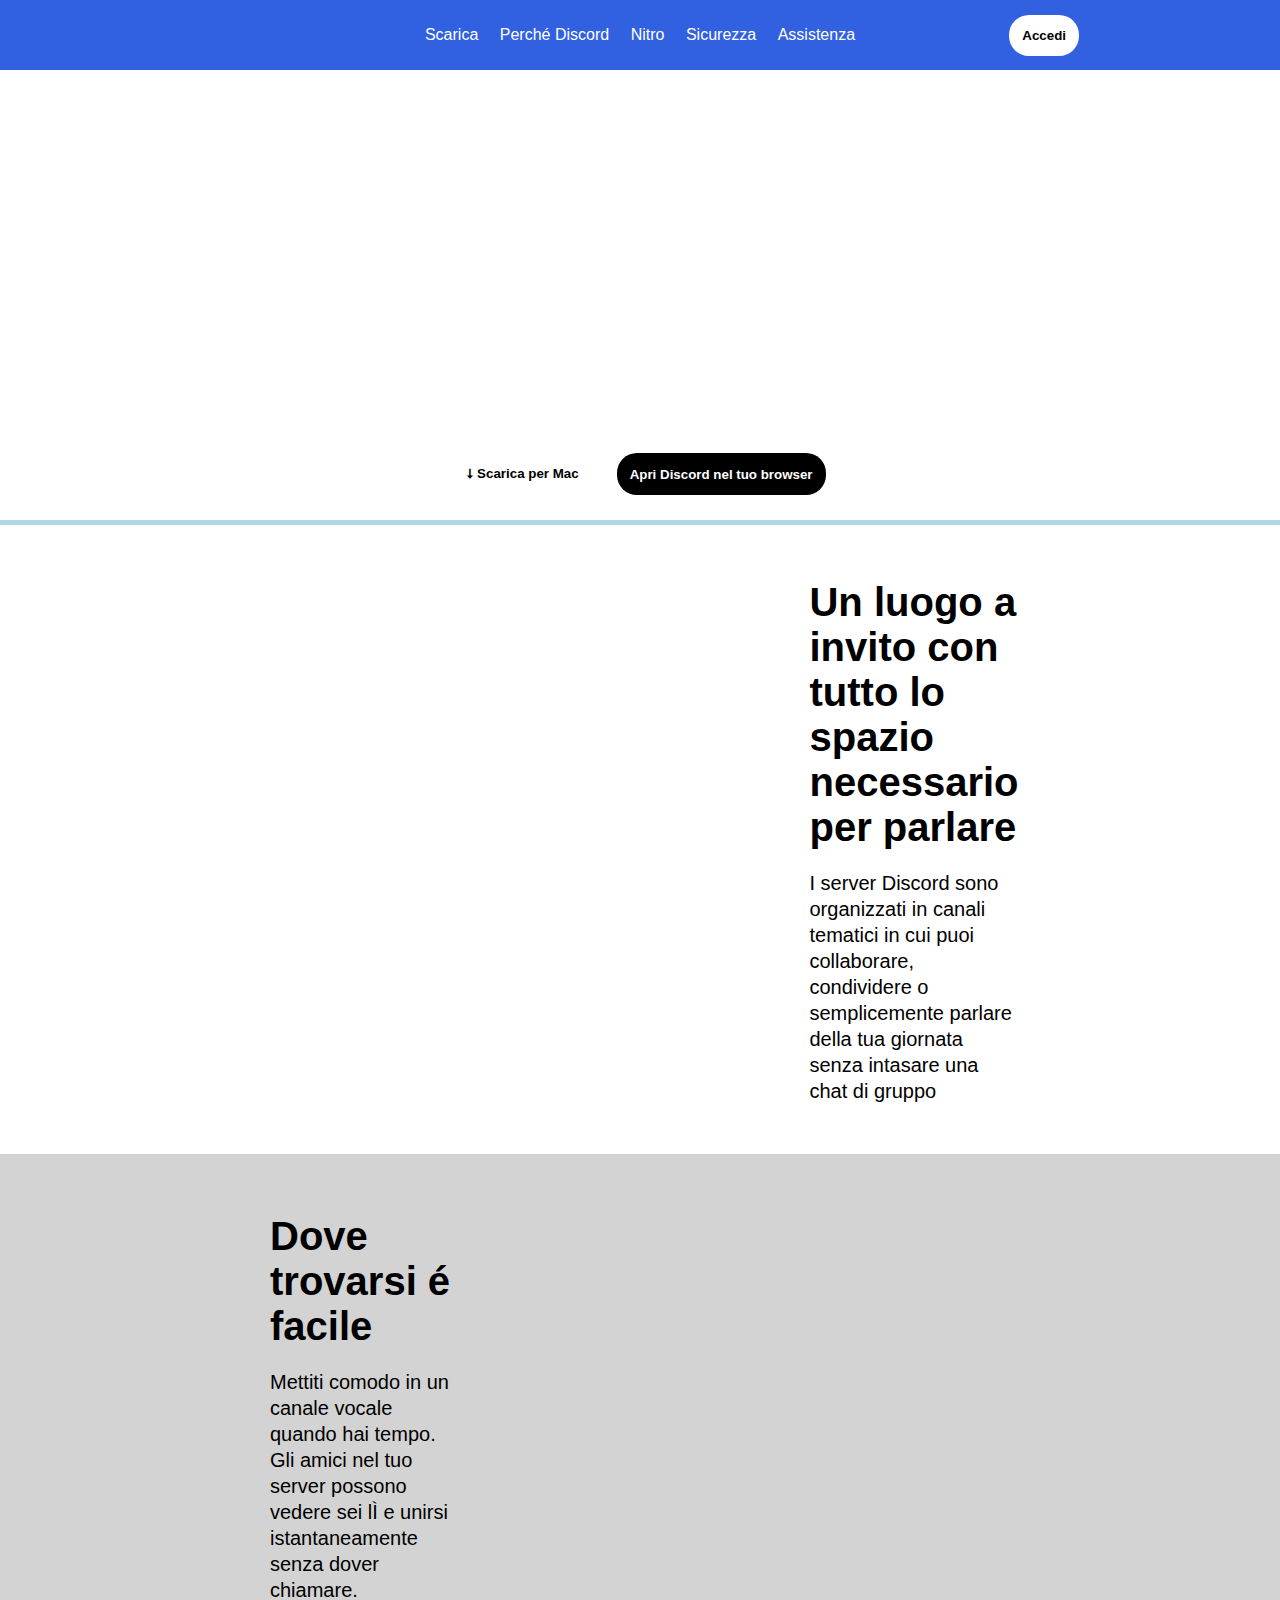
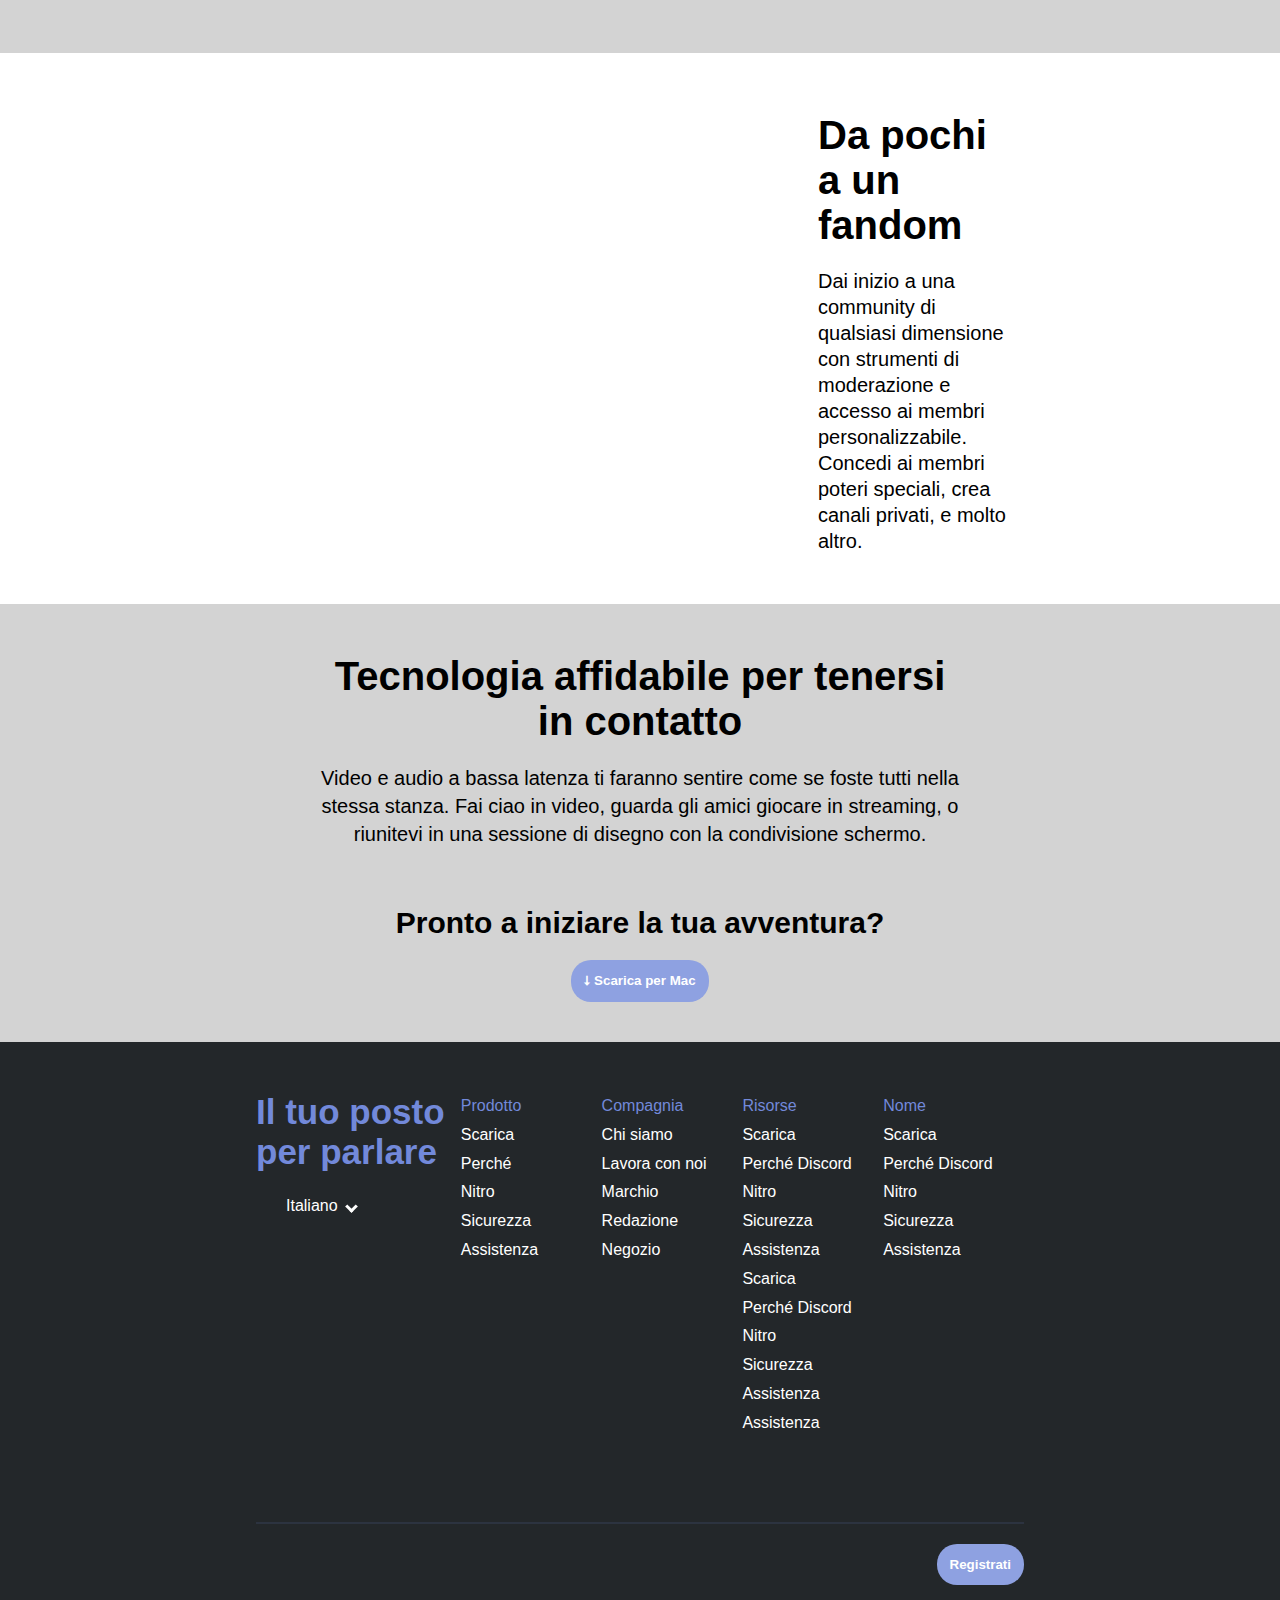
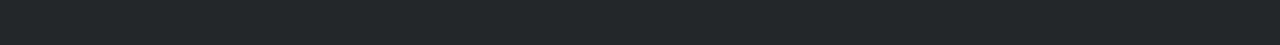
==== Bonus/index.html @ e905573d "Bonus start" ====
<!DOCTYPE html>
<html lang="en">
<head>
    <meta charset="UTF-8">
    <meta name="viewport" content="width=device-width, initial-scale=1.0">
    <!-- Font Awesome -->
    <link rel="stylesheet" href="https://cdnjs.cloudflare.com/ajax/libs/font-awesome/6.4.2/css/all.min.css" integrity="sha512-z3gLpd7yknf1YoNbCzqRKc4qyor8gaKU1qmn+CShxbuBusANI9QpRohGBreCFkKxLhei6S9CQXFEbbKuqLg0DA==" crossorigin="anonymous" referrerpolicy="no-referrer" />
    <link href="https://fonts.cdnfonts.com/css/whitney-2" rel="stylesheet">
    <link rel="stylesheet" href="stylesheet.css">
    <title>Discord Home</title>
</head>

<body>
    
    <!-- Sezione Header contenente il logo con i link e login -->
    <header>
        <div class="contenitore_header">
            <nav>
                <div class="logo"><a href="#"></a>
                <img src="img/logo.svg" alt=""></div>
                <div class="links">
                    <a href="#" target="_blank">Scarica</a>
                    <a href="#" target="_blank">Perch&eacute; Discord</a>
                    <a href="#" target="_blank">Nitro</a>
                    <a href="#" target="_blank">Sicurezza</a>
                    <a href="#" target="_blank">Assistenza</a>
                </div>
                <div class="login"><a href="#" target="_blank"><button class="bottone_bianco">Accedi</button></a</div>
            </nav>
        </div>
    </header>    

    <main>
        <!-- Prima sezione -->
        <section class="contenitore_first_section">
            <div class="first_section">
                <h1>Il tuo posto per parlare</h1>
                <p>Che tu faccia parte di un club scolastico, gruppo di gamer, comunità artistica mondiale, o semplicemente di un piccolo gruppo di amici che vuole passare il tempo assieme, Discord rende più facile chiacchiere ogni giorni e ritrovarsi più spesso.</p>
                
                <div class="bottoni_header">
                    <button class="bottone_bianco">&#11107; Scarica per Mac</button>
                    <button class="bottone_nero">Apri Discord nel tuo browser</button>
                </div>
            </div>
        </section>

        <!-- Seconda sezione -->
        <section class="contenitore">
            <div class="section_img">
                <img src="img/item1.svg" alt="">
            </div>
            <div class="section_txt">
                <h1 class="black_title">Un luogo a invito con tutto lo spazio necessario per parlare</h1>
                <p class="black_text">I server Discord sono organizzati in canali tematici in cui puoi collaborare, condividere o semplicemente parlare della tua giornata senza intasare una chat di gruppo</p>
            </div>
        </section>

        <!-- Terza sezione -->
        <section class="contenitore grigio">
            <div class="section_img">
                <img src="img/item2.svg" alt="">
            </div>
            <div class="section_txt">
                <h1 class="black_title">Dove trovarsi &eacute; facile</h1>
                <p class="black_text">Mettiti comodo in un canale vocale quando hai tempo. Gli amici nel tuo server possono vedere sei l&Igrave; e unirsi istantaneamente senza dover chiamare.</p>
            </div>
        </section>

        <!-- Quarta sezione -->
        <section class="contenitore">
            <div class="section_img">
                <img src="img/item3.svg" alt="">
            </div>
            <div class="section_txt">
                <h1 class="black_title">Da pochi a un fandom</h1>
                <p class="black_text">Dai inizio a una community di qualsiasi dimensione con strumenti di moderazione e accesso ai membri personalizzabile. Concedi ai membri poteri speciali, crea canali privati, e molto altro.</p>
            </div>
        </section>

        <!-- Quinta sezione -->
        <section class="contenitore_fifth_section grigio">
            <div class="fifth_section">
                <h1 id="black_title">Tecnologia affidabile per tenersi in contatto</h1>
                <p id="black_text">Video e audio a bassa latenza ti faranno sentire come se foste tutti nella stessa stanza. Fai ciao in video, guarda gli amici giocare in streaming, o riunitevi in una sessione di disegno con la condivisione schermo.</p>
                <img src="img/item4-big.svg" alt="">
                
                <div class="stelline">
                    <h2>Pronto a iniziare la tua avventura?</h2>
                    <a href="#" target="_blank">
                        <button class="download_mac"> &#11107; Scarica per Mac</button>
                    </a>
                </div>
            </div>
            
        </section>
    </main>

    <!-- Inizio side (prima del footer) -->
    <aside>
        <div class="contenitore_side">

            <div class="red-col">
                <h3 class="title_red-col">Il tuo posto per parlare</h3>
                <div class="italiano">
                    <img id="flag" src="img/ita.png" alt="">
                    <span>Italiano <i class="arrow down"></i></span>
                </div>
                <div class="icons">
                    <i class="fa-brands fa-twitter"></i>
                    <i class="fa-brands fa-instagram"></i>
                    <i class="fa-brands fa-facebook"></i>
                    <i class="fa-brands fa-youtube"></i>
                </div>
            </div>
            <div class="col">
                <ul style="line-height:130%">
                    <li>Prodotto</li>
                    <li>Scarica</li>
                    <li>Perch&eacute;</li>
                    <li>Nitro</li>
                    <li>Sicurezza</li>
                    <li>Assistenza</li>
                </ul>
            </div>
            <div class="col">
                <ul style="line-height:130%">
                    <li>Compagnia</li>
                    <li>Chi siamo</li>
                    <li>Lavora con noi</li>
                    <li>Marchio</li>
                    <li>Redazione</li>
                    <li>Negozio</li>
                </ul>
            </div>
            <div class="col">
                <ul style="line-height:130%">
                    <li>Risorse</li>
                    <li>Scarica</li>
                    <li>Perch&eacute; Discord</li>
                    <li>Nitro</li>
                    <li>Sicurezza</li>
                    <li>Assistenza</li>
                    <li>Scarica</li>
                    <li>Perch&eacute; Discord</li>
                    <li>Nitro</li>
                    <li>Sicurezza</li>
                    <li>Assistenza</li>
                    <li>Assistenza</li>
                </ul>
            </div>
            <div class="col">
                <ul>
                    <li>Nome</li>
                    <li>Scarica</li>
                    <li>Perch&eacute; Discord</li>
                    <li>Nitro</li>
                    <li>Sicurezza</li>
                    <li>Assistenza</li>
                </ul>
            </div>
        </div>
    </aside>

    <!-- Inizio parte finale della pagina -->
    <footer>
        <div class="contenitore_foot">
            <div class="logo_foot">
                <img src="img/logo.svg" alt="">
            </div>
            <div><button class="download_mac">Registrati</button></div>
        </div>
    </footer>
</body>
</html>
---- Bonus/stylesheet.css ----
/* Stili di pagina GENERALI */
* {
    margin: 0;
    padding: 0;
    box-sizing: border-box;
}

:root {
    font-family: 'Whitney', Arial, Helvetica, sans-serif;
}

/* Stili PRINCIPALI Header */
header{
    display: flex;
    align-items: center;
    justify-content: center;
    background-color: #3161e0;
    min-height: 70px;
}
.contenitore_header{
    display: flex;
    min-width: 70%;
    align-items: center;
}
nav{
    display: flex;
    justify-content: space-between;
    width: 100%;
}

/* Stili SECONDARI header*/
.logo{
    flex-basis: 20%;
    padding: 1%;
}
.links{
    flex-basis: 60%;
    display: flex;
    justify-content: center;
    align-items: center;
}
.links a{
    padding: 2%;
}
.login{
    display: flex;
    justify-content: flex-end;
    flex-basis: 20%;
    padding: 1%;
}
a{
    text-decoration: none;
    color: white;
    /* font-weight: bold; */
}

/* Stili PRIMA sezione sotto header */
.contenitore_first_section{
    display: flex;
    justify-content: center;
    align-items: center;
    width: 100%;
    box-shadow: 0px 5px #add8e6;
    background-image: url(img/jumbo.png);
    background-size: 100%;
    background-repeat: no-repeat;
    background-position: center;
    background-size: cover;
    min-height: 450px;
}
.first_section{
    flex-basis: 50%;
}

/* Stili SECONDA TERZA e QUARTA sezione */
.grigio{
    background-color: #d3d3d3;
}
.contenitore.grigio>.section_txt{
    order: -1;
}
.contenitore{
    display: flex;
    justify-content: center;
    align-items: center;
    width: 100%;
}
.section_img{
    display: flex;
    flex-basis: 35%;
    margin: 50px;
}
.section_txt{
    flex-basis: 15%;
    margin: 50px;
}

/* Stili QUINTA sezione */
.contenitore_fifth_section{
    display: flex;
    justify-content: center;
    align-items: center;
    width: 100%;
}
.fifth_section{
    display: flex;
    width: 50%;
    justify-content: center;
    flex-direction: column;
}

/* Side prima del footer contenente le adeguate sezioni */
aside{
    display: flex;
    width: 100%;
    background-color: #23272a;
}
.contenitore_side{
    display: flex;
    align-items: center;
    justify-content: center;
    width: 100%;
    padding-top: 50px;
}
.red-col{
    display: flex;
    flex-direction: column;
    flex-basis: 16%;
    min-height: 430px;
}
.col{
    flex-basis: 11%;
    min-height: 430px;
}

/* Fine pagina, contenente logo e bottone */
footer{
    background-color: #23272a;
    display: flex;
    justify-content: center;
    align-items: flex-end;
    width: 100%;
}
.contenitore_foot{
    justify-content: space-between;
    display: flex;
    flex-basis: 60%;
    margin-bottom: 60px;
    align-items: center;
    border-top: 2px solid #2c3340;
    padding-top: 20px;
}

/* STILI PER COMPLETARE L'ESERCIZIO */
                
                /* HEADER */
.bottone_bianco{
    color: black;
    background-color: white;
    padding: 13px;
    cursor: pointer;
    border: none;
    border-top-right-radius: 20px;
    border-bottom-right-radius: 20px;
    border-top-left-radius: 20px;
    border-bottom-left-radius: 20px;
    font-weight: bold;
}
.bottone_nero{
    color: white;
    background-color: black;
    padding: 13px;
    cursor: pointer;
    border: none;
    border-top-right-radius: 20px;
    border-bottom-right-radius: 20px;
    border-top-left-radius: 20px;
    border-bottom-left-radius: 20px;
    font-weight: bold;
}
.first_section h1{
    text-align: center;
    padding: 30px;
    font-size: 60px;
}
.first_section p{
    text-align: center;
    padding-top: 10px;
    text-indent: 45px;
    font-size: 20px;
    line-height: 1.5;
}
.bottoni_header{
    display: flex;
    text-align: center;
    padding-top: 30px;
    width: 100%;
    justify-content: center;
    gap: 25px;
}

/* STILI DEL MAIN */
.black_title{
    color: black;
    padding-top: 10px;
    padding-bottom: 10px;
    font-size: 40px;
}
.black_text{
    color: black;
    padding-top: 10px;
    font-size: 20px;
    line-height: 1.3;
}
#black_title{
    color: black;
    text-align: center;
    padding-top: 50px;
    padding-bottom: 10px;
    font-size: 40px;
}
#black_text{
    color: black;
    text-align: center;
    padding-top: 10px;
    font-size: 20px;
    line-height: 1.4;
}
h2{
    color: black;
    text-align: center;
    font-size: 30px;
    padding-bottom: 20px;
}
.download_mac{
    color: white;
    background-color: #8ea1e1;
    padding: 13px;
    cursor: pointer;
    border: none;
    border-top-right-radius: 20px;
    border-bottom-right-radius: 20px;
    border-top-left-radius: 20px;
    border-bottom-left-radius: 20px;
    font-weight: bold;
}
.stelline{
    background-image: url(img/stars.svg);
    background-repeat: no-repeat;
    background-size: contain;
    padding: 40px;
    text-align: center;
    display: flex;
    justify-content: center;
    flex-direction: column;
    margin: auto;
}

/* Footer */
#flag{
    width: 25px;
    margin-right: 5px;
}
.title_red-col{
    color: #7289da;
    font-size: 35px;
}
li:first-child{
    color: #7289da;
}
li{
    list-style-type: none;
    color: white;
    line-height: 1.8;
}
.italiano{
    display: flex;
    justify-content: flex-start;
    margin: 25px 0;
    color: white;
}
.arrow{
    border: solid white;
    border-width: 0 3px 3px 0;
    padding: 3px;
    display: inline-block;
}
.down {
  transform: rotate(45deg);
  -webkit-transform: rotate(45deg);
}
.arrow.down{
    margin-left: 5px;
}
.icons{
    display: flex;
    color: white;
    gap: 20px;
}
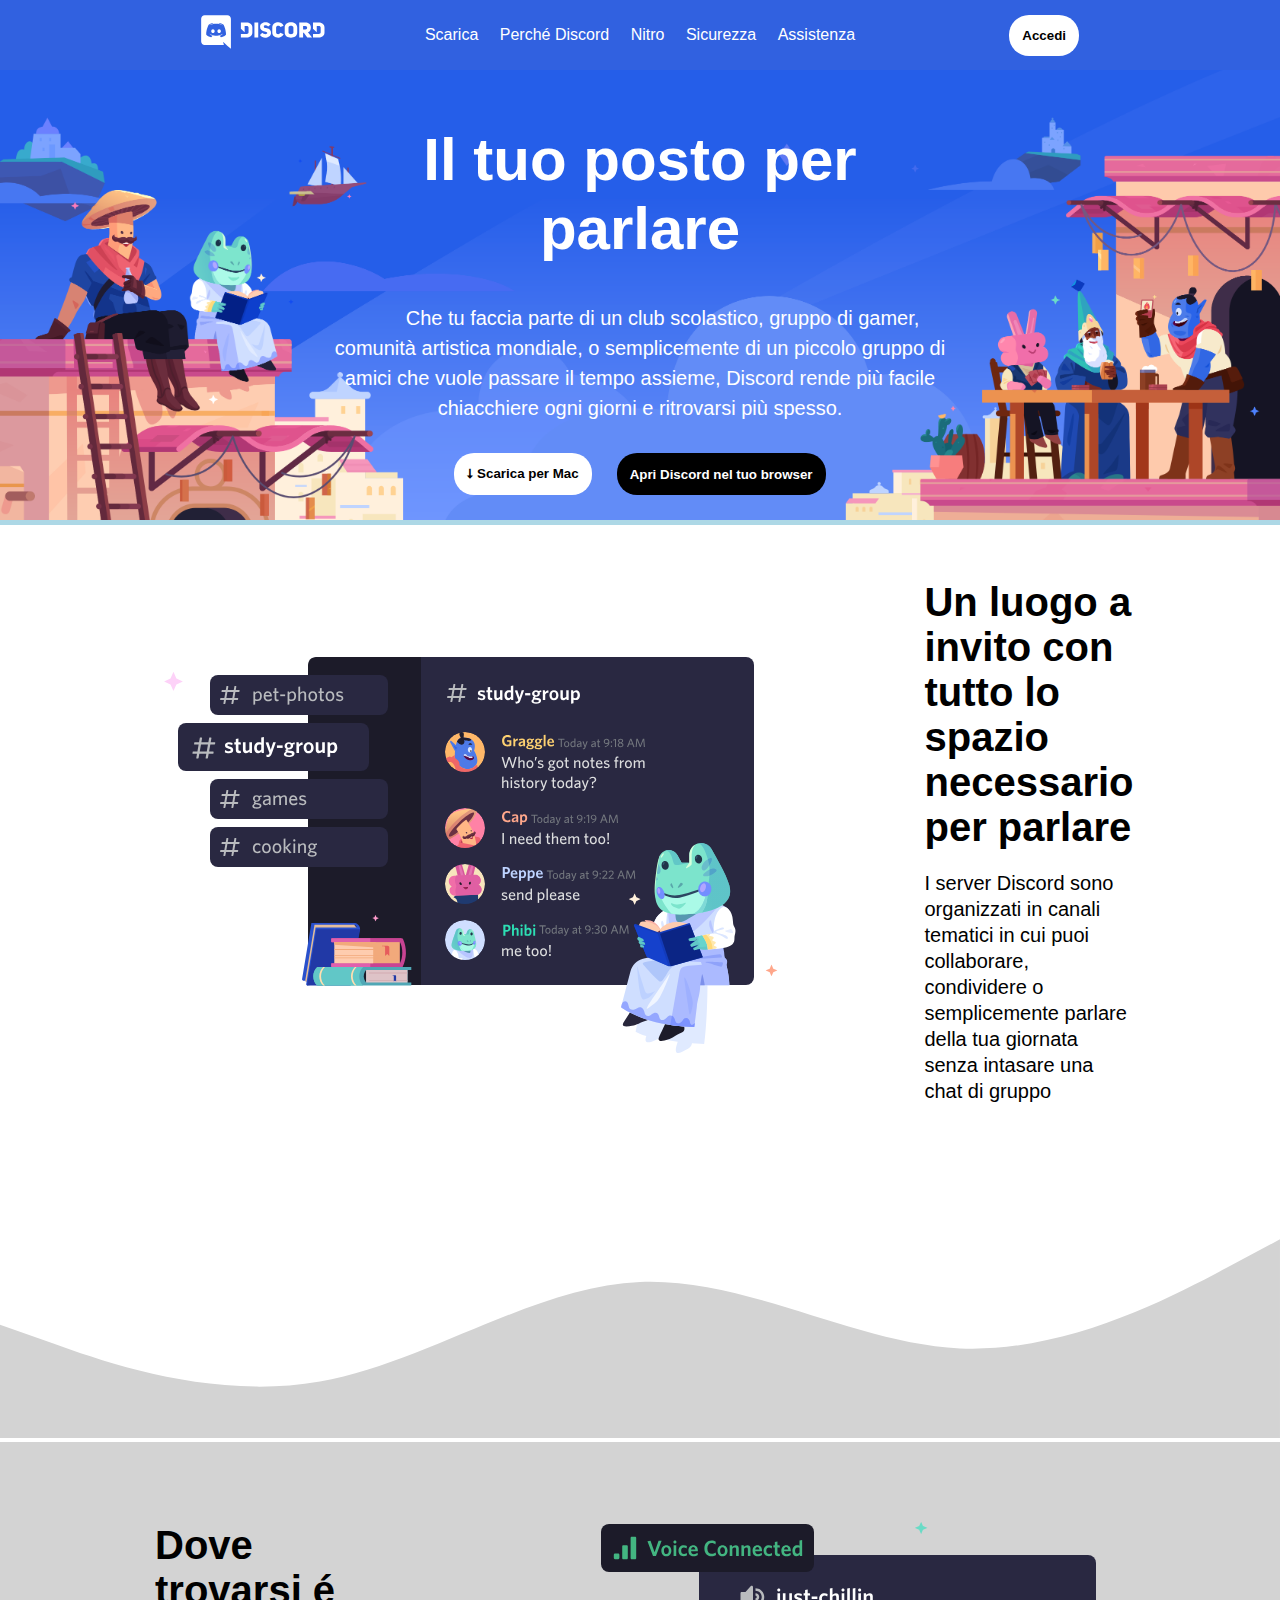
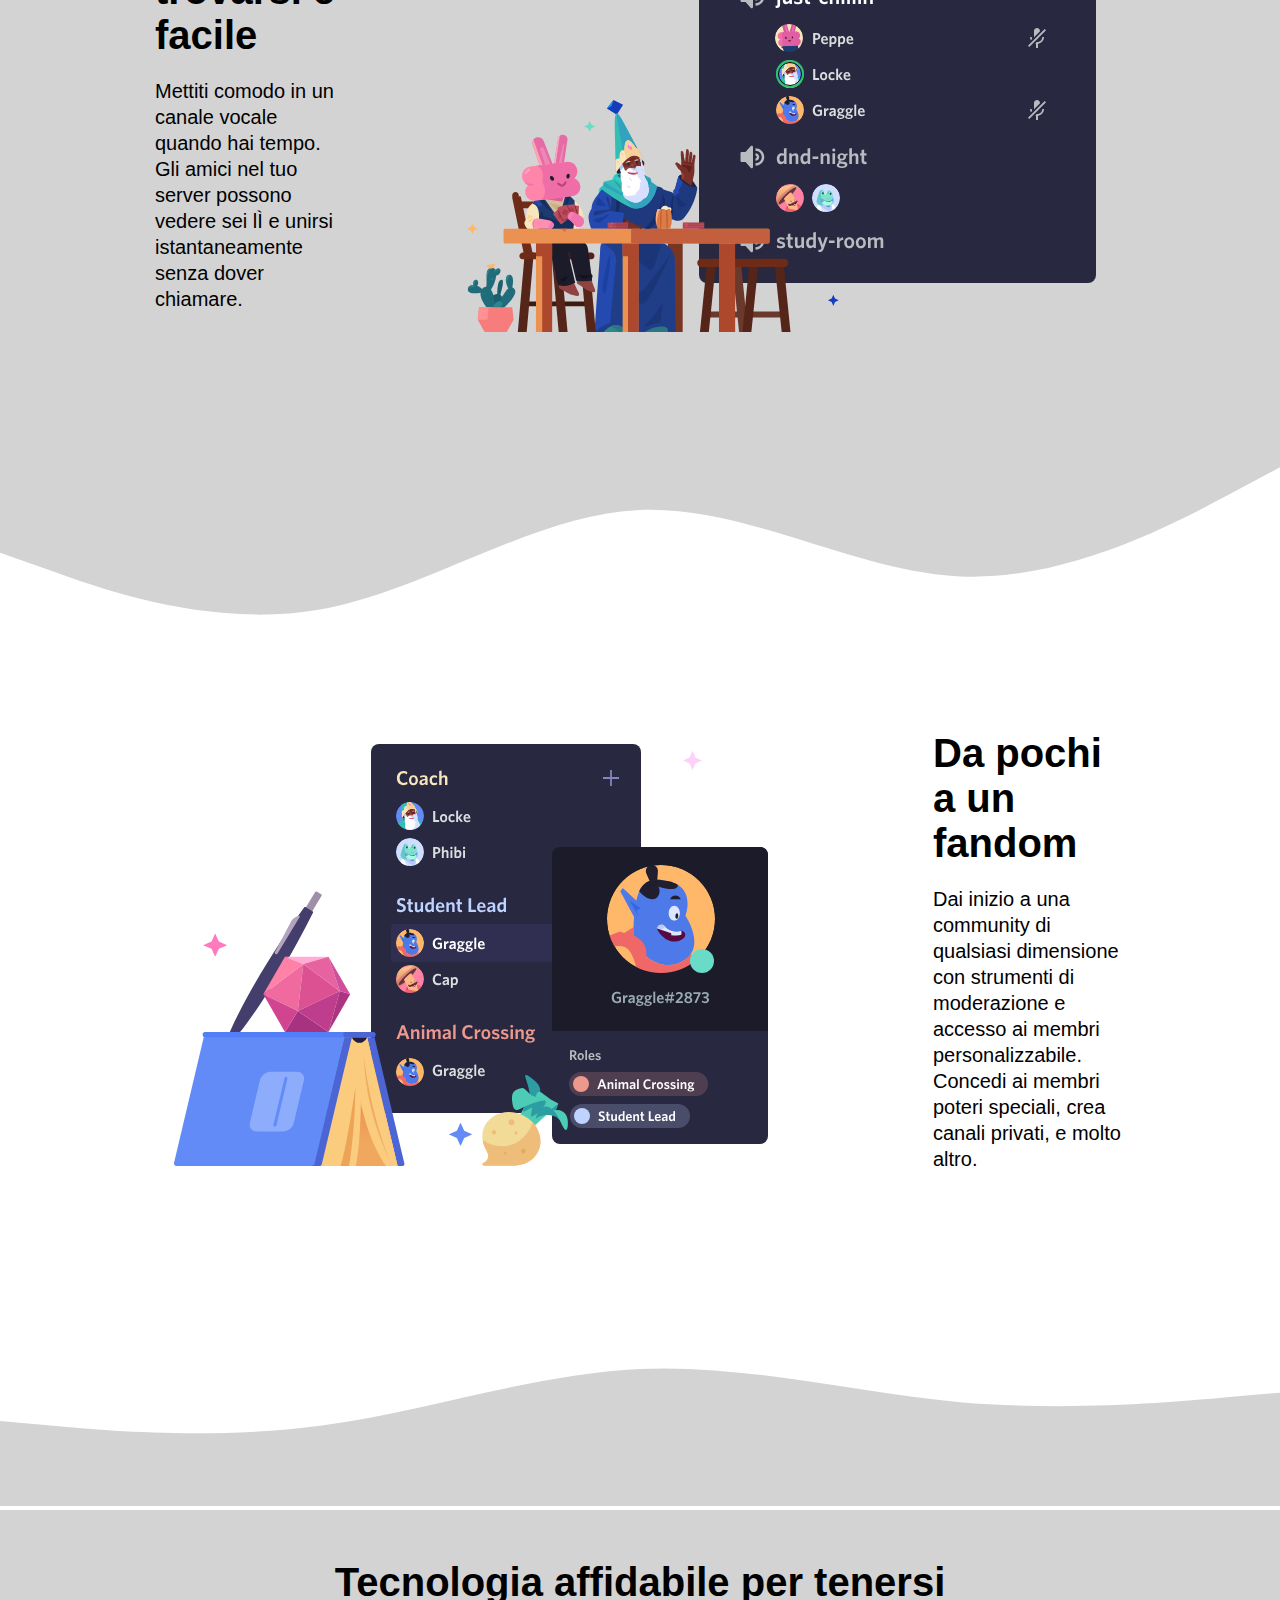
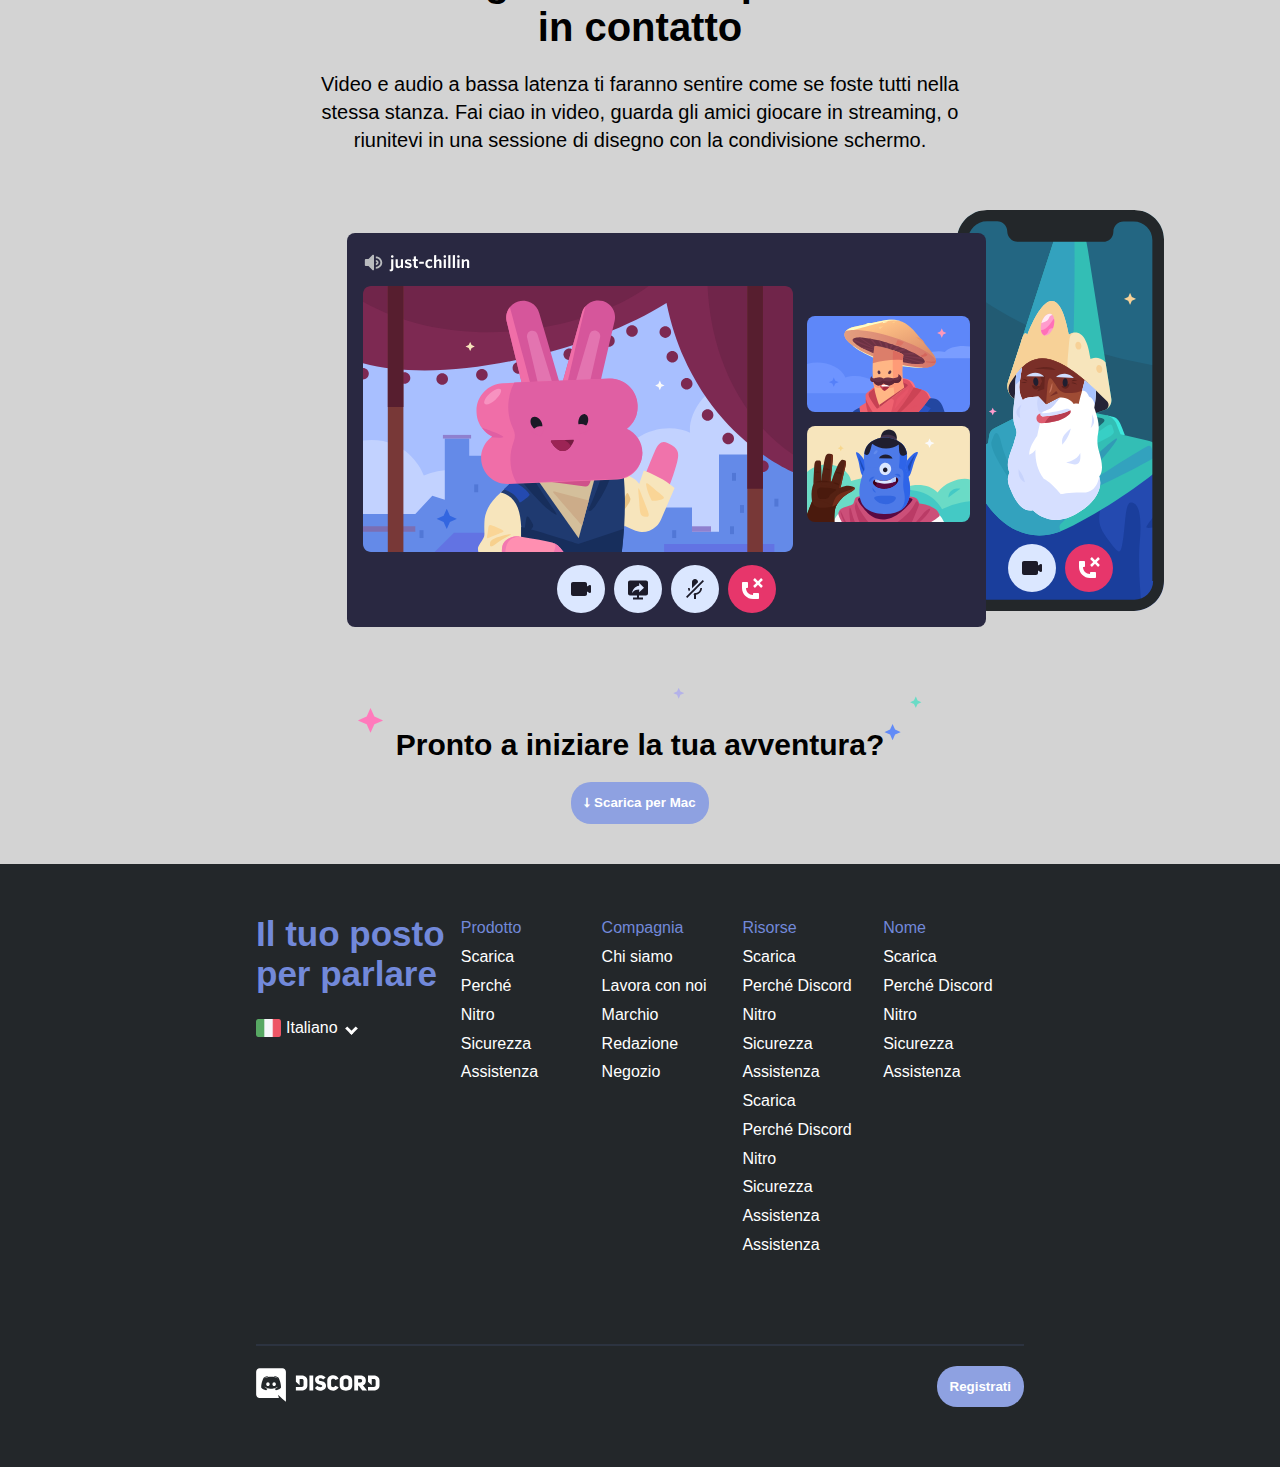
==== commit a0dfc9ce: "Ci ho provato ^^" ====
--- a/Bonus/index.html
+++ b/Bonus/index.html
@@ -56,16 +56,18 @@
         </section>
 
         <!-- Terza sezione -->
+        <svg xmlns="http://www.w3.org/2000/svg" viewBox="0 0 1440 320"><path fill="#d3d3d3" fill-opacity="1" d="M0,192L60,213.3C120,235,240,277,360,256C480,235,600,149,720,144C840,139,960,213,1080,218.7C1200,224,1320,160,1380,128L1440,96L1440,320L1380,320C1320,320,1200,320,1080,320C960,320,840,320,720,320C600,320,480,320,360,320C240,320,120,320,60,320L0,320Z"></path></svg>
         <section class="contenitore grigio">
-            <div class="section_img">
-                <img src="img/item2.svg" alt="">
+            </div>
+                <div class="section_img">
+                    <img src="img/item2.svg" alt="">
             </div>
             <div class="section_txt">
                 <h1 class="black_title">Dove trovarsi &eacute; facile</h1>
                 <p class="black_text">Mettiti comodo in un canale vocale quando hai tempo. Gli amici nel tuo server possono vedere sei l&Igrave; e unirsi istantaneamente senza dover chiamare.</p>
             </div>
         </section>
-
+        <svg xmlns="http://www.w3.org/2000/svg" viewBox="0 0 1440 320"><path fill="#d3d3d3" fill-opacity="1" d="M0,192L60,213.3C120,235,240,277,360,256C480,235,600,149,720,144C840,139,960,213,1080,218.7C1200,224,1320,160,1380,128L1440,96L1440,0L1380,0C1320,0,1200,0,1080,0C960,0,840,0,720,0C600,0,480,0,360,0C240,0,120,0,60,0L0,0Z"></path></svg>
         <!-- Quarta sezione -->
         <section class="contenitore">
             <div class="section_img">
@@ -78,6 +80,8 @@
         </section>
 
         <!-- Quinta sezione -->
+        <svg xmlns="http://www.w3.org/2000/svg" viewBox="0 0 1440 320"><path fill="#d3d3d3" fill-opacity="1" d="M0,224L60,229.3C120,235,240,245,360,229.3C480,213,600,171,720,165.3C840,160,960,192,1080,202.7C1200,213,1320,203,1380,197.3L1440,192L1440,320L1380,320C1320,320,1200,320,1080,320C960,320,840,320,720,320C600,320,480,320,360,320C240,320,120,320,60,320L0,320Z"></path></svg>
+        
         <section class="contenitore_fifth_section grigio">
             <div class="fifth_section">
                 <h1 id="black_title">Tecnologia affidabile per tenersi in contatto</h1>
--- a/Bonus/stylesheet.css
+++ b/Bonus/stylesheet.css
@@ -26,6 +26,16 @@
     display: flex;
     justify-content: space-between;
     width: 100%;
+}
+.bottone_bianco:hover, .bottone_bianco:active{
+    color: red;
+}
+.bottone_nero:hover, .bottone_nero:active{
+    color: violet;
+}  
+
+.links a:hover,.links a:active{
+    text-decoration: underline;
 }
 
 /* Stili SECONDARI header*/
